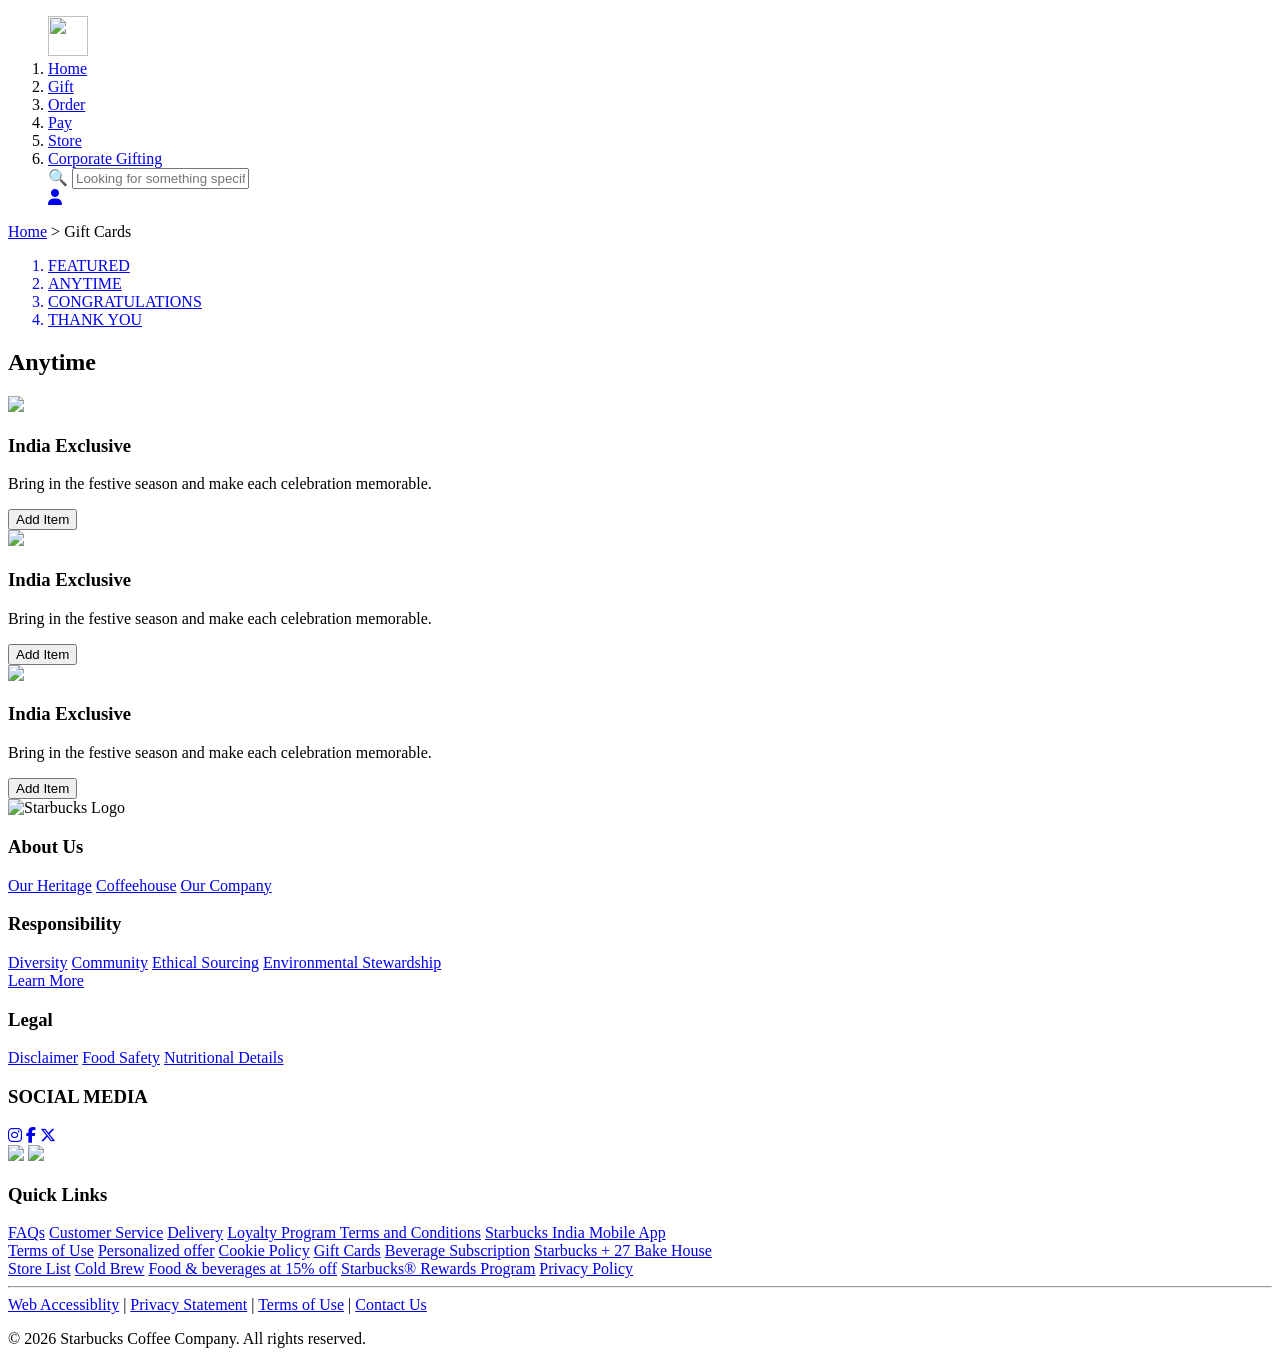
==== anytime.html @ 2dee2a0e "first commit" ====
<!DOCTYPE html>
<html lang="en">
<head>
    <meta charset="UTF-8">
    <meta name="viewport" content="width=device-width, initial-scale=1.0">
    <title>Starbucks Coffee Company</title>
    <link rel="icon" href="../images/logo.png">
    <link rel="stylesheet" href="../1/style.css">
    <link rel="stylesheet" href="https://cdnjs.cloudflare.com/ajax/libs/font-awesome/6.5.0/css/all.min.css">
</head>
<body>
     <div class="overall">
        <div class="navbar">
            <ol>
                <img src="../images/logo.png" alt="" style="height: 40px;width: 40px;">
                <li><a href="../1/index.html">Home</a></li>
                <li><a href="../1/gift.html">Gift</a></li>
                <li><a href="../1/order.html">Order</a></li>
                <li><a href="../1/login.html">Pay</a></li>
                <li><a href="../1/store.html">Store</a></li>
                <li><a href="../1/corporate-gifting.html">Corporate Gifting</a></li>
                <div class="search-bar">
                    <span class="search-icon">🔍</span>
                    <input type="text" placeholder="Looking for something specific?">
                </div>
                <div class="profile-icon">
                    <a href="../1/profile.html"><i class="fa-solid fa-user"></i></a>
                </div>
            </ol>
        </div>

        <div class="breadcrumb">
            <a href="../1/index.html">Home</a> > <span>Gift Cards</span>
        </div>

        <div class="gift-header">
        </div>

        <div class="gift-header2">
            
            <ol>
                <a href="../1/gift.html"><li>FEATURED</li></a>
                <a href="../1/anytime.html" class="active"><li>ANYTIME</li></a>
                <a href="../1/congragulations.html"><li>CONGRATULATIONS</li></a>
                <a href="../1/thankyou.html"><li>THANK YOU</li></a>
            </ol>
            
        </div>

        <div class="gift-section">
         <h2 class="section-title">Anytime</h2>

    <div class="card-container">

        <div class="gift-card">
            <img src="../images/gift1.png" class="gift-img">

            <div class="gift-content">

                <div class="title-row">
    
                    <h3>India Exclusive</h3>
                </div>

                <p>
                    Bring in the festive season and make each
                    celebration memorable.
                </p>

                <button>Add Item</button>

            </div>
        </div>

        <div class="gift-card">
            <img src="../images/gift2.png" class="gift-img">
            <div class="gift-content">
                <div class="title-row">
                    <h3>India Exclusive</h3>
                </div>
                <p>Bring in the festive season and make each celebration memorable.</p>
                <button>Add Item</button>
            </div>
        </div>

        <div class="gift-card">
            <img src="../images/gift1.png" class="gift-img">
            <div class="gift-content">
                <div class="title-row">
                    <h3>India Exclusive</h3>
                </div>
                <p>Bring in the festive season and make each celebration memorable.</p>
                <button>Add Item</button>
            </div>
        </div>
    </div>
    </div>

         <div class="footer">
            <div class="footer-content">
                <div class="footer-left">
                    <div class="footer-links-row">
                        <div class="col" style="width: 10%;">
                            <img src="../images/logo.png" alt="Starbucks Logo" style="width: 50px;">
                        </div>
                        <div class="col" style="width: 25%;">
                            <h3>About Us</h3>
                            <a href="#">Our Heritage</a>
                            <a href="#">Coffeehouse</a>
                            <a href="#">Our Company</a>
                        </div>
                        <div class="col" style="width: 35%;">
                            <h3>Responsibility</h3>
                            <a href="#">Diversity</a>
                            <a href="#">Community</a>
                            <a href="#">Ethical Sourcing</a>
                            <a href="#">Environmental Stewardship</a>
                            <a href="#">Learn More</a>
                        </div>
                        <div class="col" style="width: 25%;">
                            <h3>Legal</h3>
                            <a href="#">Disclaimer</a>
                            <a href="#">Food Safety</a>
                            <a href="#">Nutritional Details</a>
                        </div>
                    </div>
                    <div class="footer-social-row">
                        <div class="social-section">
                            <h3>SOCIAL MEDIA</h3>
                            <div class="socials">
                                <a href="#"><i class="fa-brands fa-instagram"></i></a>
                                <a href="#"><i class="fa-brands fa-facebook-f"></i></a>
                                <a href="#"><i class="fa-brands fa-x-twitter"></i></a>
                            </div>
                        </div>
                        <div class="app-badges">
                            <img src="https://upload.wikimedia.org/wikipedia/commons/3/3c/Download_on_the_App_Store_Badge.svg" width="130">
                            <img src="https://upload.wikimedia.org/wikipedia/commons/7/78/Google_Play_Store_badge_EN.svg" width="130">
                        </div>
                    </div>
                </div>

                <div class="footer-right">
                    <div class="col" style="width: 100%;">
                        <h3>Quick Links</h3>
                        <a href="#">FAQs</a>
                        <a href="#">Customer Service</a>
                        <a href="#">Delivery</a>
                        <a href="#">Loyalty Program Terms and Conditions</a>
                        <a href="#">Starbucks India Mobile App<br>Terms of Use</a>
                        <a href="#">Personalized offer</a>
                        <a href="#">Cookie Policy</a>
                        <a href="#">Gift Cards</a>
                        <a href="#">Beverage Subscription</a>
                        <a href="#">Starbucks + 27 Bake House<br>Store List</a>
                        <a href="#">Cold Brew</a>
                        <a href="#">Food & beverages at 15% off</a>
                        <a href="#">Starbucks® Rewards Program</a>
                        <a href="#">Privacy Policy</a>
                    </div>
                </div>
            </div>

            <hr>
            
            <div class="footer-bottom">
                <div class="bottom-links">
                    <a href="#">Web Accessiblity</a> <span>|</span>
                    <a href="#">Privacy Statement</a> <span>|</span>
                    <a href="#">Terms of Use</a> <span>|</span>
                    <a href="#">Contact Us</a>
                </div>
                <div class="copyright">
                    <p>© 2026 Starbucks Coffee Company. All rights reserved.</p>
                </div>
            </div>
        </div>

    </div>
</body>
</html>
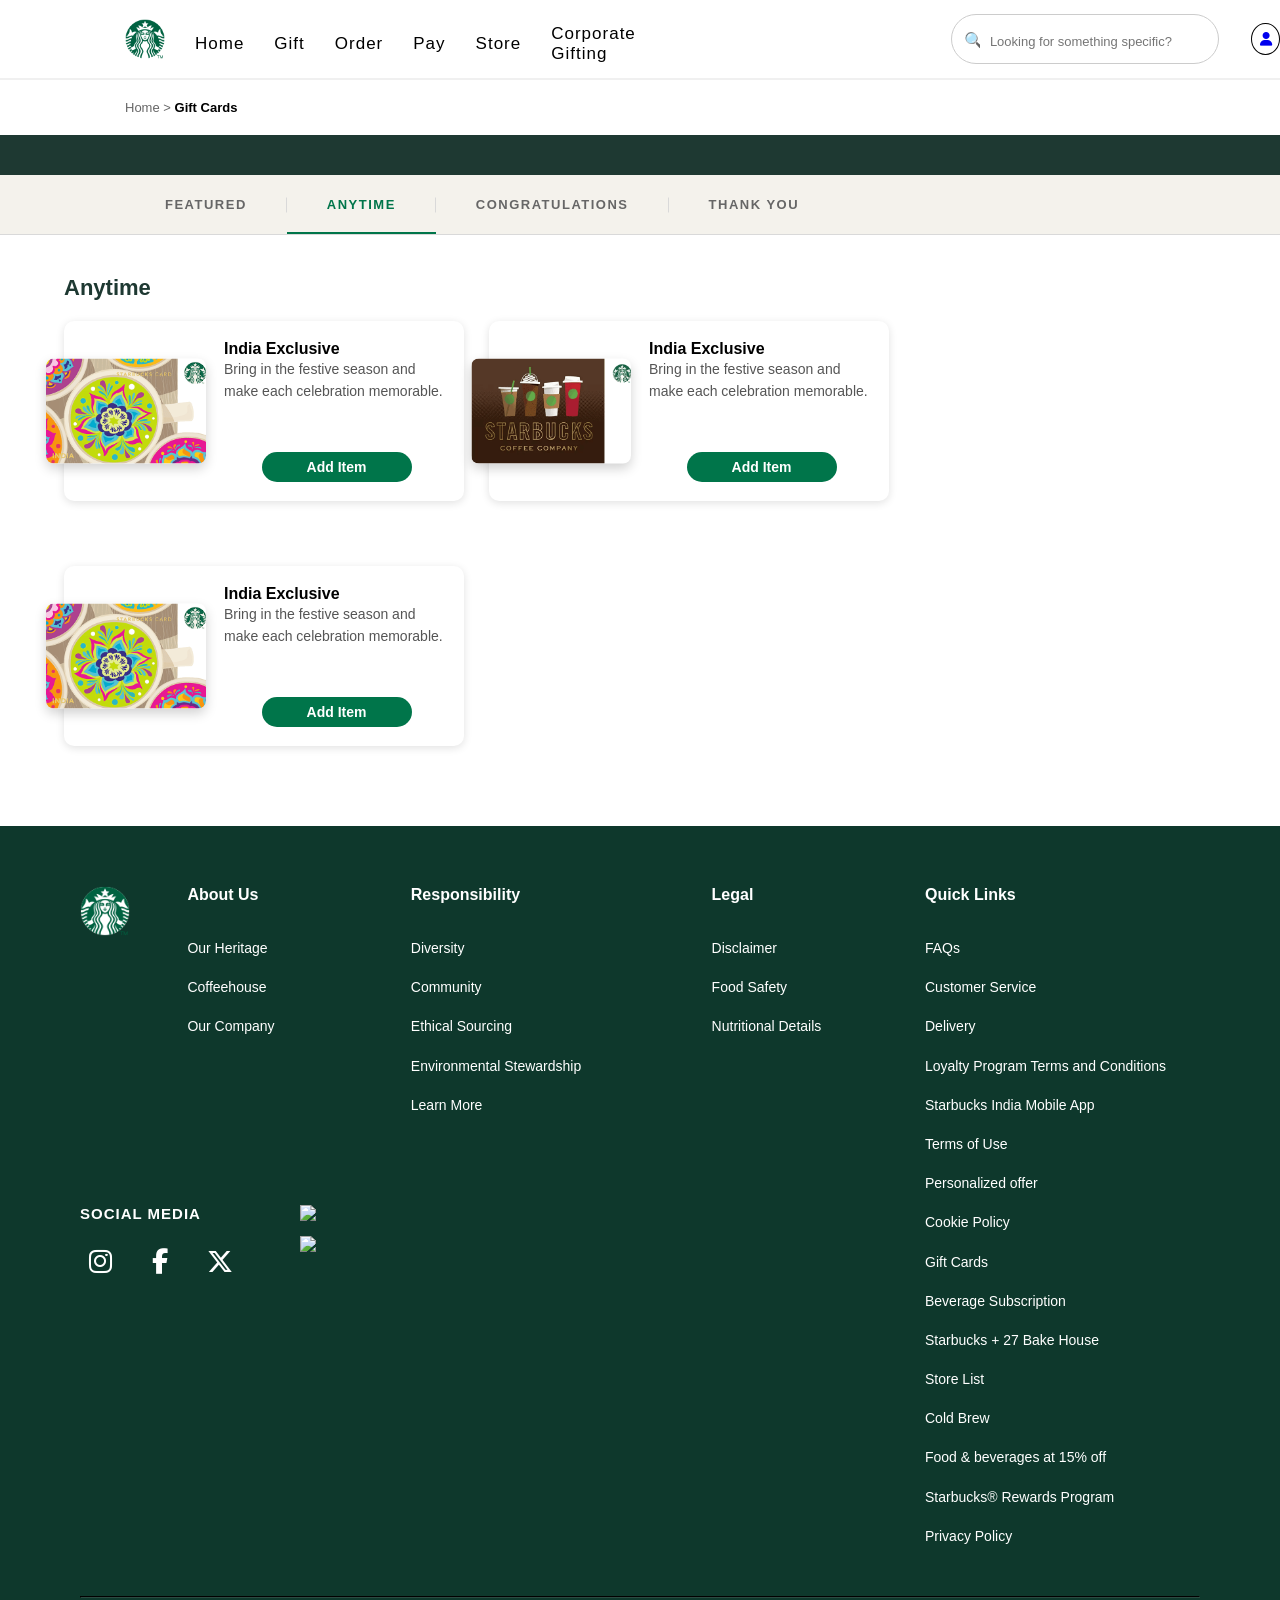
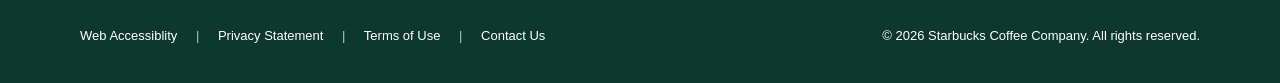
==== commit 63b45322: "fix paths and add images" ====
--- a/anytime.html
+++ b/anytime.html
@@ -4,33 +4,33 @@
     <meta charset="UTF-8">
     <meta name="viewport" content="width=device-width, initial-scale=1.0">
     <title>Starbucks Coffee Company</title>
-    <link rel="icon" href="../images/logo.png">
-    <link rel="stylesheet" href="../1/style.css">
+    <link rel="icon" href="./images/logo.png">
+    <link rel="stylesheet" href="./style.css">
     <link rel="stylesheet" href="https://cdnjs.cloudflare.com/ajax/libs/font-awesome/6.5.0/css/all.min.css">
 </head>
 <body>
      <div class="overall">
         <div class="navbar">
             <ol>
-                <img src="../images/logo.png" alt="" style="height: 40px;width: 40px;">
-                <li><a href="../1/index.html">Home</a></li>
-                <li><a href="../1/gift.html">Gift</a></li>
-                <li><a href="../1/order.html">Order</a></li>
-                <li><a href="../1/login.html">Pay</a></li>
-                <li><a href="../1/store.html">Store</a></li>
-                <li><a href="../1/corporate-gifting.html">Corporate Gifting</a></li>
+                <img src="./images/logo.png" alt="" style="height: 40px;width: 40px;">
+                <li><a href="./index.html">Home</a></li>
+                <li><a href="./gift.html">Gift</a></li>
+                <li><a href="./order.html">Order</a></li>
+                <li><a href="./login.html">Pay</a></li>
+                <li><a href="./store.html">Store</a></li>
+                <li><a href="./corporate-gifting.html">Corporate Gifting</a></li>
                 <div class="search-bar">
                     <span class="search-icon">🔍</span>
                     <input type="text" placeholder="Looking for something specific?">
                 </div>
                 <div class="profile-icon">
-                    <a href="../1/profile.html"><i class="fa-solid fa-user"></i></a>
+                    <a href="./profile.html"><i class="fa-solid fa-user"></i></a>
                 </div>
             </ol>
         </div>
 
         <div class="breadcrumb">
-            <a href="../1/index.html">Home</a> > <span>Gift Cards</span>
+            <a href="./index.html">Home</a> > <span>Gift Cards</span>
         </div>
 
         <div class="gift-header">
@@ -39,10 +39,10 @@
         <div class="gift-header2">
             
             <ol>
-                <a href="../1/gift.html"><li>FEATURED</li></a>
-                <a href="../1/anytime.html" class="active"><li>ANYTIME</li></a>
-                <a href="../1/congragulations.html"><li>CONGRATULATIONS</li></a>
-                <a href="../1/thankyou.html"><li>THANK YOU</li></a>
+                <a href="./gift.html"><li>FEATURED</li></a>
+                <a href="./anytime.html" class="active"><li>ANYTIME</li></a>
+                <a href="./congragulations.html"><li>CONGRATULATIONS</li></a>
+                <a href="./thankyou.html"><li>THANK YOU</li></a>
             </ol>
             
         </div>
@@ -53,7 +53,7 @@
     <div class="card-container">
 
         <div class="gift-card">
-            <img src="../images/gift1.png" class="gift-img">
+            <img src="./images/gift1.png" class="gift-img">
 
             <div class="gift-content">
 
@@ -73,7 +73,7 @@
         </div>
 
         <div class="gift-card">
-            <img src="../images/gift2.png" class="gift-img">
+            <img src="./images/gift2.png" class="gift-img">
             <div class="gift-content">
                 <div class="title-row">
                     <h3>India Exclusive</h3>
@@ -84,7 +84,7 @@
         </div>
 
         <div class="gift-card">
-            <img src="../images/gift1.png" class="gift-img">
+            <img src="./images/gift1.png" class="gift-img">
             <div class="gift-content">
                 <div class="title-row">
                     <h3>India Exclusive</h3>
@@ -101,7 +101,7 @@
                 <div class="footer-left">
                     <div class="footer-links-row">
                         <div class="col" style="width: 10%;">
-                            <img src="../images/logo.png" alt="Starbucks Logo" style="width: 50px;">
+                            <img src="./images/logo.png" alt="Starbucks Logo" style="width: 50px;">
                         </div>
                         <div class="col" style="width: 25%;">
                             <h3>About Us</h3>
--- a/style.css
+++ b/style.css
@@ -0,0 +1,1131 @@
+* {
+    margin: 0;
+    padding: 0;
+    box-sizing: border-box;
+    font-family: "Segoe UI", Arial, sans-serif;
+}
+
+body {
+    background-color: #f2f0eb;
+}
+
+.navbar {
+    height: 80px;
+    border-bottom: 2px solid rgb(240, 240, 240);
+    background-color: white;
+    width: 100%;
+    display: flex;
+    align-items: center;
+    justify-content: center;
+    margin-bottom: 0;
+    padding-bottom: 0;
+    position: fixed;
+    top: 0;
+    left: 0;
+    z-index: 1000;
+}
+
+.navbar ol {
+    display: flex;
+    width: 100%;
+    align-items: center;
+    margin-left: 125px;
+}
+
+.navbar ol li {
+    display: flex;
+    margin-left: 30px;
+}
+
+.navbar ol li a {
+    text-decoration: none;
+    color: black;
+    margin-top: 10px;
+    letter-spacing: 1px;
+    font-size: 17px;
+}
+
+.navbar ol li a:hover {
+    color: green;
+}
+
+.search-bar {
+    display: flex;
+    align-items: center;
+    border: 1px solid #ccc;
+    border-radius: 40px;
+    padding: 4px 12px;
+    width: 300px;
+    background-color: #fff;
+    margin-left: 270px;
+}
+
+.search-bar input {
+    border: none;
+    outline: none;
+    flex: 1;
+    font-size: 13px;
+    padding-left: 10px;
+}
+
+.search-icon {
+    width: 16px;
+    height: 16px;
+}
+
+.profile-icon {
+    width: 32px;
+    height: 32px;
+    border: 1px solid black;
+    border-radius: 50%;
+    background-color: #fff;
+    display: flex;
+    align-items: center;
+    justify-content: center;
+    margin-left: 32px;
+    font-size: 14px;
+    cursor: pointer;
+}
+
+.secondary-bar {
+    background-color: #1e3932;
+    height: 75px;
+    display: flex;
+    justify-content: space-between;
+    align-items: center;
+    padding: 0 80px;
+    margin-top: 80px;
+    /* Offset for the fixed navbar */
+}
+
+.secondary-content h2 {
+    color: white;
+    font-size: 14px;
+    margin: 0;
+    text-decoration: none;
+    /* Remove margin-top */
+}
+
+.div secondary-content h2 {
+    text-decoration: none;
+}
+
+/* .secondary-content span{ */
+/* text-decoration: none; */
+/* } */
+
+.know-more {
+    color: #1e3932;
+    background-color: white;
+    text-decoration: none;
+    border: 1px solid white;
+    border-radius: 20px;
+    padding: 6px 15px;
+    cursor: pointer;
+    font-weight: bold;
+    font-size: 14px;
+    display: inline-block;
+}
+
+.login-box {
+    width: 600px;
+    height: 400px;
+    background: white;
+    margin: 40px auto;
+    border-radius: 30px;
+    padding: 30px;
+    position: relative;
+    border: 2px solid black;
+}
+
+.skip {
+    position: absolute;
+    top: 25px;
+    right: 40px;
+    color: #00754A;
+    font-weight: bold;
+    cursor: pointer;
+}
+
+h1 {
+    margin-top: 60px;
+    color: #1E3932;
+    font-size: 30px;
+}
+
+h2 {
+    display: block;
+    margin-top: 40px;
+    font-size: 18px;
+    color: #444;
+    text-decoration: none;
+}
+
+.side-item p {
+    margin-top: 8px;
+    font-size: 13px;
+    color: #555;
+}
+
+.side-item.active {
+    position: relative;
+}
+
+.side-item.active p {
+    color: #00754a;
+    font-weight: bold;
+}
+
+.side-item.active::after {
+    content: "";
+    position: absolute;
+    right: 0;
+    top: 5px;
+    bottom: 5px;
+    width: 4px;
+    background-color: #00754a;
+    border-radius: 4px 0 0 4px;
+}
+
+input {
+    width: 100%;
+    border: none;
+    border-bottom: 1px solid gray;
+    outline: none;
+    margin-top: 15px;
+    font-size: 15px;
+    padding-bottom: 10px;
+}
+
+button {
+    width: 150px;
+    height: 30px;
+    background: white;
+    color: black;
+    border: none;
+    border-radius: 30px;
+    font-size: 22px;
+    font-weight: bold;
+    display: block;
+    margin: 50px auto 0;
+}
+
+/* --- NEW SECTIONS - USING BASIC CSS --- */
+
+.hero-section {
+    padding: 40px 80px;
+    position: relative;
+}
+
+.hero-banner {
+    background-color: #d5e6e6;
+    height: 250px;
+    border-radius: 10px;
+    padding: 0 50px;
+    /* Using simple block layout with floats instead of complex flex */
+}
+
+.hero-content {
+    float: left;
+    margin-top: 50px;
+}
+
+.hero-image {
+    width: 150px;
+    height: 150px;
+    border-radius: 10px;
+    float: left;
+    margin-right: 30px;
+}
+
+.hero-text {
+    float: left;
+    margin-top: 30px;
+}
+
+.hero-text h1 {
+    margin-top: 0;
+    color: #1e3932;
+    font-size: 28px;
+    margin-bottom: 10px;
+}
+
+.hero-text p {
+    color: #1e3932;
+    font-size: 18px;
+}
+
+.hero-btn {
+    float: right;
+    background-color: #00754a;
+    color: white;
+    width: 120px;
+    height: 40px;
+    font-size: 16px;
+    margin-top: 105px;
+    border-radius: 20px;
+}
+
+.arrows {
+    position: absolute;
+    top: 145px;
+    left: 0;
+    width: 100%;
+}
+
+.arrow-btn {
+    width: 45px;
+    height: 45px;
+    background-color: white;
+    border-radius: 50%;
+    box-shadow: 0 2px 6px rgba(0, 0, 0, 0.2);
+    margin: 0;
+    position: absolute;
+    font-size: 18px;
+    color: #00754a;
+    border: none;
+    cursor: pointer;
+    transition: transform 0.2s ease, background-color 0.2s ease;
+}
+
+.arrow-btn:hover {
+    background-color: #f1f1f1;
+    transform: scale(1.05);
+}
+
+.left-arrow {
+    left: 60px;
+}
+
+.right-arrow {
+    right: 60px;
+}
+
+.progress-bar-container {
+    text-align: center;
+    margin-bottom: 40px;
+    clear: both;
+}
+
+.progress-bar {
+    width: 150px;
+    height: 4px;
+    background-color: #ccc;
+    display: inline-block;
+}
+
+.progress-filled {
+    width: 50%;
+    height: 4px;
+    background-color: #00754a;
+}
+
+/* Handcrafted Curations */
+.curations {
+    padding: 0 80px 50px;
+}
+
+.curations h2 {
+    margin-top: 0;
+    color: #1e3932;
+    font-size: 24px;
+    margin-bottom: 30px;
+}
+
+.curations-list {
+    text-align: center;
+}
+
+.curation-box {
+    display: inline-block;
+    width: 16%;
+    text-align: center;
+}
+
+.round-img {
+    width: 110px;
+    height: 110px;
+    border-radius: 50%;
+    object-fit: cover;
+    margin-bottom: 10px;
+}
+
+.curation-box p {
+    font-weight: bold;
+    color: #1e3932;
+    font-size: 15px;
+}
+
+/* Barista Recommends */
+.recommends {
+    padding: 0 80px 50px;
+}
+
+.recommends-title {
+    margin-bottom: 20px;
+}
+
+.recommends-title h2 {
+    margin-top: 0;
+    color: #1e3932;
+    font-size: 24px;
+    display: inline-block;
+}
+
+.recommends-title a {
+    float: right;
+    color: #00754a;
+    text-decoration: none;
+    font-weight: bold;
+    margin-top: 5px;
+}
+
+.recommends-list {
+    text-align: justify;
+}
+
+.rec-box {
+    background-color: white;
+    width: 32%;
+    padding: 20px;
+    border-radius: 10px;
+    box-shadow: 0 0 5px lightgray;
+    display: inline-block;
+    vertical-align: top;
+}
+
+.rec-img {
+    width: 80px;
+    height: 80px;
+    border-radius: 10px;
+    float: left;
+    margin-right: 15px;
+}
+
+.rec-details {
+    float: left;
+    width: calc(100% - 95px);
+}
+
+.rec-details h3 {
+    color: #1e3932;
+    font-size: 16px;
+    margin-bottom: 5px;
+}
+
+.rec-details p {
+    color: gray;
+    font-size: 12px;
+    margin-bottom: 15px;
+}
+
+.rec-price-btn h4 {
+    color: #1e3932;
+    font-size: 16px;
+    display: inline-block;
+}
+
+.rec-price-btn button {
+    margin: 0;
+    width: 90px;
+    height: 30px;
+    background-color: #00754a;
+    color: white;
+    font-size: 13px;
+    border-radius: 15px;
+    float: right;
+    display: inline-block;
+}
+
+.learn-more {
+    padding: 0 80px 50px;
+    clear: both;
+}
+
+.learn-box {
+    background-color: #1e3932;
+    padding: 30px 50px;
+    border-radius: 10px;
+    color: white;
+}
+
+.learn-text-div {
+    display: inline-block;
+}
+
+.learn-box h2 {
+    margin-top: 0;
+    color: white;
+    font-size: 22px;
+    margin-bottom: 5px;
+}
+
+.learn-box p {
+    font-size: 16px;
+}
+
+.learn-btn {
+    float: right;
+    margin-top: 10px;
+    width: 150px;
+    height: 40px;
+    background-color: transparent;
+    color: white;
+    border: 1px solid white;
+    font-size: 16px;
+    border-radius: 20px;
+    cursor: pointer;
+    transition: background-color 0.2s;
+}
+
+.learn-btn:hover {
+    background-color: white;
+    color: #1e3932;
+}
+
+.order-type .active {
+    background: white;
+    color: #1e3932;
+}
+
+.order-type .inactive {
+    background: transparent;
+    color: white;
+}
+
+.breadcrumb {
+    background-color: white;
+    padding: 20px 125px;
+    /* aligns with navbar left margin */
+    margin-top: 80px;
+    /* Offset for the fixed navbar */
+    font-size: 13px;
+    color: #666;
+}
+
+.breadcrumb a {
+    color: #666;
+    text-decoration: none;
+}
+
+.breadcrumb a:hover {
+    color: #1e3932;
+}
+
+.breadcrumb span {
+    color: #000;
+    font-weight: 600;
+}
+
+.gift-header {
+    height: 40px;
+    width: 100%;
+    background-color: #1e3932;
+}
+
+.gift-header2 {
+    background-color: #F4F2EC;
+    height: 60px;
+    width: 100%;
+    display: flex;
+    align-items: center;
+    position: relative;
+    border-bottom: 1px solid #d9d9d9;
+}
+
+.recommended-title {
+    color: #00754a;
+    font-size: 18px;
+    font-weight: 700;
+    margin-bottom: 25px;
+    border-bottom: 2px solid #00754a;
+    display: inline-block;
+    padding-bottom: 5px;
+}
+
+.gift-header2 ol {
+    display: flex;
+    list-style: none;
+    height: 100%;
+    align-items: center;
+    margin-left: 125px;
+}
+
+.gift-header2 ol a {
+    text-decoration: none;
+    height: 100%;
+    display: flex;
+    align-items: center;
+    position: relative;
+}
+
+.gift-header2 ol li {
+    color: #666;
+    font-size: 13px;
+    font-weight: 600;
+    letter-spacing: 1.5px;
+    padding: 0 40px;
+    position: relative;
+    text-transform: uppercase;
+}
+
+.gift-header2 ol a:not(:last-child) li::after {
+    content: "";
+    position: absolute;
+    right: 0;
+    top: 50%;
+    transform: translateY(-50%);
+    height: 15px;
+    width: 1px;
+    background-color: #d9d9d9;
+}
+
+.gift-header2 ol a:hover li {
+    color: #00754a;
+}
+
+.gift-header2 ol a.active li {
+    color: #00754a;
+}
+
+.gift-header2 ol a.active::after {
+    content: "";
+    position: absolute;
+    bottom: 0;
+    left: 0;
+    right: 0;
+    height: 2px;
+    background-color: #00754a;
+}
+
+.arrow-btn-small {
+    width: 25px;
+    height: 25px;
+    background-color: white;
+    border-radius: 50%;
+    box-shadow: 0 1px 4px rgba(0, 0, 0, 0.2);
+    border: none;
+    cursor: pointer;
+    color: #00754a;
+    display: flex;
+    align-items: center;
+    justify-content: center;
+    position: absolute;
+    top: 50%;
+    transform: translateY(-50%);
+}
+
+.arrow-btn-small:hover {
+    background-color: #f1f1f1;
+}
+
+.arrow-btn-small.left {
+    left: 80px;
+}
+
+.arrow-btn-small.right {
+    right: 80px;
+}
+
+.gift-section {
+    width: 90%;
+    margin: 40px auto;
+}
+
+.section-title {
+    font-size: 22px;
+    font-weight: 700;
+    color: #1e3932;
+    margin: 35px 0 20px;
+}
+
+.section-line {
+    border-top: 1px solid #d9d9d9;
+    margin: 35px 0;
+}
+
+.card-container {
+    display: flex;
+    flex-wrap: wrap;
+    gap: 25px;
+}
+
+.gift-card {
+    width: 400px;
+    height: 180px;
+    background: #fff;
+    border-radius: 10px;
+    position: relative;
+    padding-left: 145px;
+    display: flex;
+    align-items: center;
+    box-shadow: 0 2px 8px rgba(0, 0, 0, 0.12);
+    transition: 0.3s;
+    margin-bottom: 40px;
+}
+
+.gift-card:hover {
+    transform: translateY(-3px);
+    box-shadow: 0 8px 18px rgba(0, 0, 0, .18);
+}
+
+.gift-img {
+    position: absolute;
+    left: -18px;
+    top: 50%;
+    transform: translateY(-50%);
+    width: 160px;
+    height: 105px;
+    border-radius: 8px;
+    object-fit: cover;
+    box-shadow: 0 5px 12px rgba(0, 0, 0, .18);
+}
+
+.gift-content {
+    padding: 15px;
+}
+
+.menu-tabs {
+    display: flex;
+    align-items: center;
+    gap: 30px;
+    margin-bottom: 20px;
+    border-bottom: 1px solid #ddd;
+}
+
+.menu-tabs a {
+    text-decoration: none;
+    color: #666;
+    font-size: 15px;
+    font-weight: 600;
+    padding-bottom: 10px;
+    position: relative;
+}
+
+.menu-tabs a:not(:last-child)::after {
+    content: "|";
+    position: absolute;
+    right: -17px;
+    color: #ccc;
+    font-weight: 400;
+}
+
+.menu-tabs a.active {
+    color: #00754a;
+    border-bottom: 3px solid #00754a;
+    margin-bottom: -1px;
+}
+
+.filter-buttons {
+    margin: 18px 0 30px;
+    display: flex;
+    align-items: center;
+}
+
+.title-row {
+    display: flex;
+    align-items: center;
+    gap: 8px;
+}
+
+.logo {
+    width: 18px;
+    height: 18px;
+}
+
+.title-row h3 {
+    font-size: 16px;
+    color: #000;
+    font-weight: 700;
+}
+
+.gift-content p {
+    /* margin:12px 0 20px; */
+    color: #555;
+    font-size: 14px;
+    line-height: 22px;
+}
+
+.gift-content button {
+    background: #00754a;
+    color: #fff;
+    border: none;
+    border-radius: 25px;
+    /* padding:10px 28px; */
+    font-size: 14px;
+    font-weight: 600;
+    cursor: pointer;
+    transition: .3s;
+}
+
+.gift-content button:hover {
+    background: #005e3a;
+}
+
+body {
+    background-color: white;
+}
+
+
+
+
+/* Footer */
+.footer {
+    background-color: #0e382c;
+    padding: 60px 80px 40px;
+    color: white;
+    clear: both;
+}
+
+.footer-content {
+    display: flex;
+    justify-content: space-between;
+}
+
+.footer-left {
+    flex: 3;
+    display: flex;
+    flex-direction: column;
+}
+
+.footer-links-row {
+    display: flex;
+    justify-content: flex-start;
+    gap: 30px;
+    margin-bottom: 80px;
+}
+
+.col h3 {
+    font-size: 16px;
+    margin-bottom: 25px;
+}
+
+.col a {
+    color: white;
+    text-decoration: none;
+    line-height: 2.8;
+    font-size: 14px;
+    display: block;
+}
+
+.col a:hover {
+    color: #e0e0e0;
+}
+
+.footer-social-row {
+    display: flex;
+    align-items: flex-start;
+    gap: 60px;
+}
+
+.social-section h3 {
+    margin-bottom: 20px;
+    font-size: 15px;
+    letter-spacing: 1px;
+}
+
+.socials {
+    display: flex;
+    gap: 20px;
+    font-size: 26px;
+}
+
+.socials a {
+    color: white;
+    text-decoration: none;
+    display: flex;
+    align-items: center;
+    justify-content: center;
+    width: 40px;
+    height: 40px;
+    border: 1px solid transparent;
+    border-radius: 50%;
+}
+
+.socials a:hover {
+    background-color: #1e4a3b;
+}
+
+.app-badges {
+    display: flex;
+    flex-direction: column;
+    gap: 15px;
+}
+
+.footer-right {
+    flex: 1;
+    padding-left: 20px;
+}
+
+.footer hr {
+    border-color: #2c4a41;
+    margin: 40px 0 30px 0;
+}
+
+.footer-bottom {
+    display: flex;
+    justify-content: space-between;
+    align-items: center;
+    font-size: 13px;
+}
+
+.bottom-links a {
+    color: white;
+    text-decoration: none;
+    display: inline;
+    line-height: 1;
+    margin-right: 15px;
+}
+
+.bottom-links a:hover {
+    text-decoration: underline;
+}
+
+.bottom-links span {
+    margin-right: 15px;
+    color: #b0c4de;
+}
+
+.copyright p {
+    color: white;
+}
+
+.container {
+    border: 2px solid grey;
+    height: 400px;
+    width: 100%;
+    position: relative;
+    margin-top: 120px;
+    background-color: #F5F1E8;
+}
+
+.all {
+    background-color: white;
+    height: 100vh;
+    width: 100%;
+}
+
+@media(max-width:992px) {
+
+    .card-container {
+        justify-content: center;
+    }
+
+    .gift-card {
+        width: 400px;
+    }
+
+}
+
+@media(max-width:768px) {
+
+    .gift-card {
+        width: 100%;
+        height: auto;
+        padding: 20px;
+        display: block;
+        text-align: center;
+    }
+
+    .gift-img {
+        position: static;
+        transform: none;
+        width: 100%;
+        height: 180px;
+        margin-bottom: 15px;
+    }
+
+    .gift-content {
+        padding: 0;
+    }
+
+    .title-row {
+        justify-content: center;
+    }
+
+}
+
+@media(max-width:480px) {
+
+    .section-title {
+        font-size: 20px;
+    }
+
+    .gift-content p {
+        font-size: 13px;
+    }
+
+    .gift-content button {
+        width: 100%;
+    }
+
+}
+
+@media(max-width:1200px) {
+
+    .products-grid {
+        grid-template-columns: 1fr;
+    }
+
+}
+
+@media(max-width:900px) {
+
+    .order-container {
+        flex-direction: column;
+    }
+
+    .order-sidebar {
+        width: 100%;
+        display: flex;
+        overflow-x: auto;
+        height: auto;
+        padding: 20px;
+    }
+
+    .side-item {
+        margin-right: 25px;
+    }
+
+    .order-top {
+        flex-direction: column;
+        height: auto;
+        gap: 20px;
+    }
+
+    .recommended-card {
+        width: 100%;
+    }
+
+}
+
+@media(max-width:768px) {
+    /* Navbar responsive */
+    .navbar {
+        position: relative;
+        height: auto;
+        padding: 15px 0;
+    }
+    .navbar ol {
+        margin-left: 0;
+        flex-direction: column;
+        gap: 10px;
+    }
+    .navbar ol li {
+        margin-left: 0;
+    }
+    .search-bar {
+        margin-left: 0;
+        width: 90%;
+        margin: 10px auto;
+    }
+    .profile-icon {
+        margin-left: 0;
+        margin: 10px auto;
+    }
+    
+    /* Secondary Bar */
+    .secondary-bar {
+        margin-top: 0;
+        padding: 15px 20px;
+        height: auto;
+    }
+    .secondary-content {
+        flex-direction: column;
+        gap: 15px;
+        text-align: center;
+    }
+
+    /* Hero Section */
+    .hero-section {
+        padding: 20px;
+    }
+    .hero-banner {
+        height: auto;
+        padding: 20px;
+        text-align: center;
+    }
+    .hero-content {
+        float: none;
+        margin-top: 0;
+        display: flex;
+        flex-direction: column;
+        align-items: center;
+    }
+    .hero-image {
+        float: none;
+        margin-right: 0;
+        margin-bottom: 15px;
+    }
+    .hero-text {
+        float: none;
+        margin-top: 10px;
+    }
+    .hero-btn {
+        float: none;
+        margin-top: 20px;
+    }
+
+    /* Curations */
+    .curations {
+        padding: 0 20px 30px;
+    }
+    .curation-box {
+        width: 30%;
+        margin-bottom: 20px;
+    }
+
+    /* Recommends */
+    .recommends {
+        padding: 0 20px 30px;
+    }
+    .rec-box {
+        width: 100%;
+        margin-bottom: 20px;
+    }
+
+    /* Learn More */
+    .learn-more {
+        padding: 0 20px 30px;
+    }
+    .learn-box {
+        padding: 20px;
+        text-align: center;
+    }
+    .learn-btn {
+        float: none;
+        margin-top: 20px;
+    }
+
+    /* Footer */
+    .footer {
+        padding: 30px 20px;
+    }
+    .footer-content {
+        flex-direction: column;
+    }
+    .footer-links-row {
+        flex-direction: column;
+        gap: 20px;
+        margin-bottom: 40px;
+    }
+    .col {
+        width: 100% !important;
+    }
+    .footer-social-row {
+        flex-direction: column;
+        gap: 30px;
+    }
+    .footer-bottom {
+        flex-direction: column;
+        gap: 20px;
+        text-align: center;
+    }
+    .bottom-links span {
+        display: none;
+    }
+    .bottom-links a {
+        display: block;
+        margin-bottom: 10px;
+    }
+}
